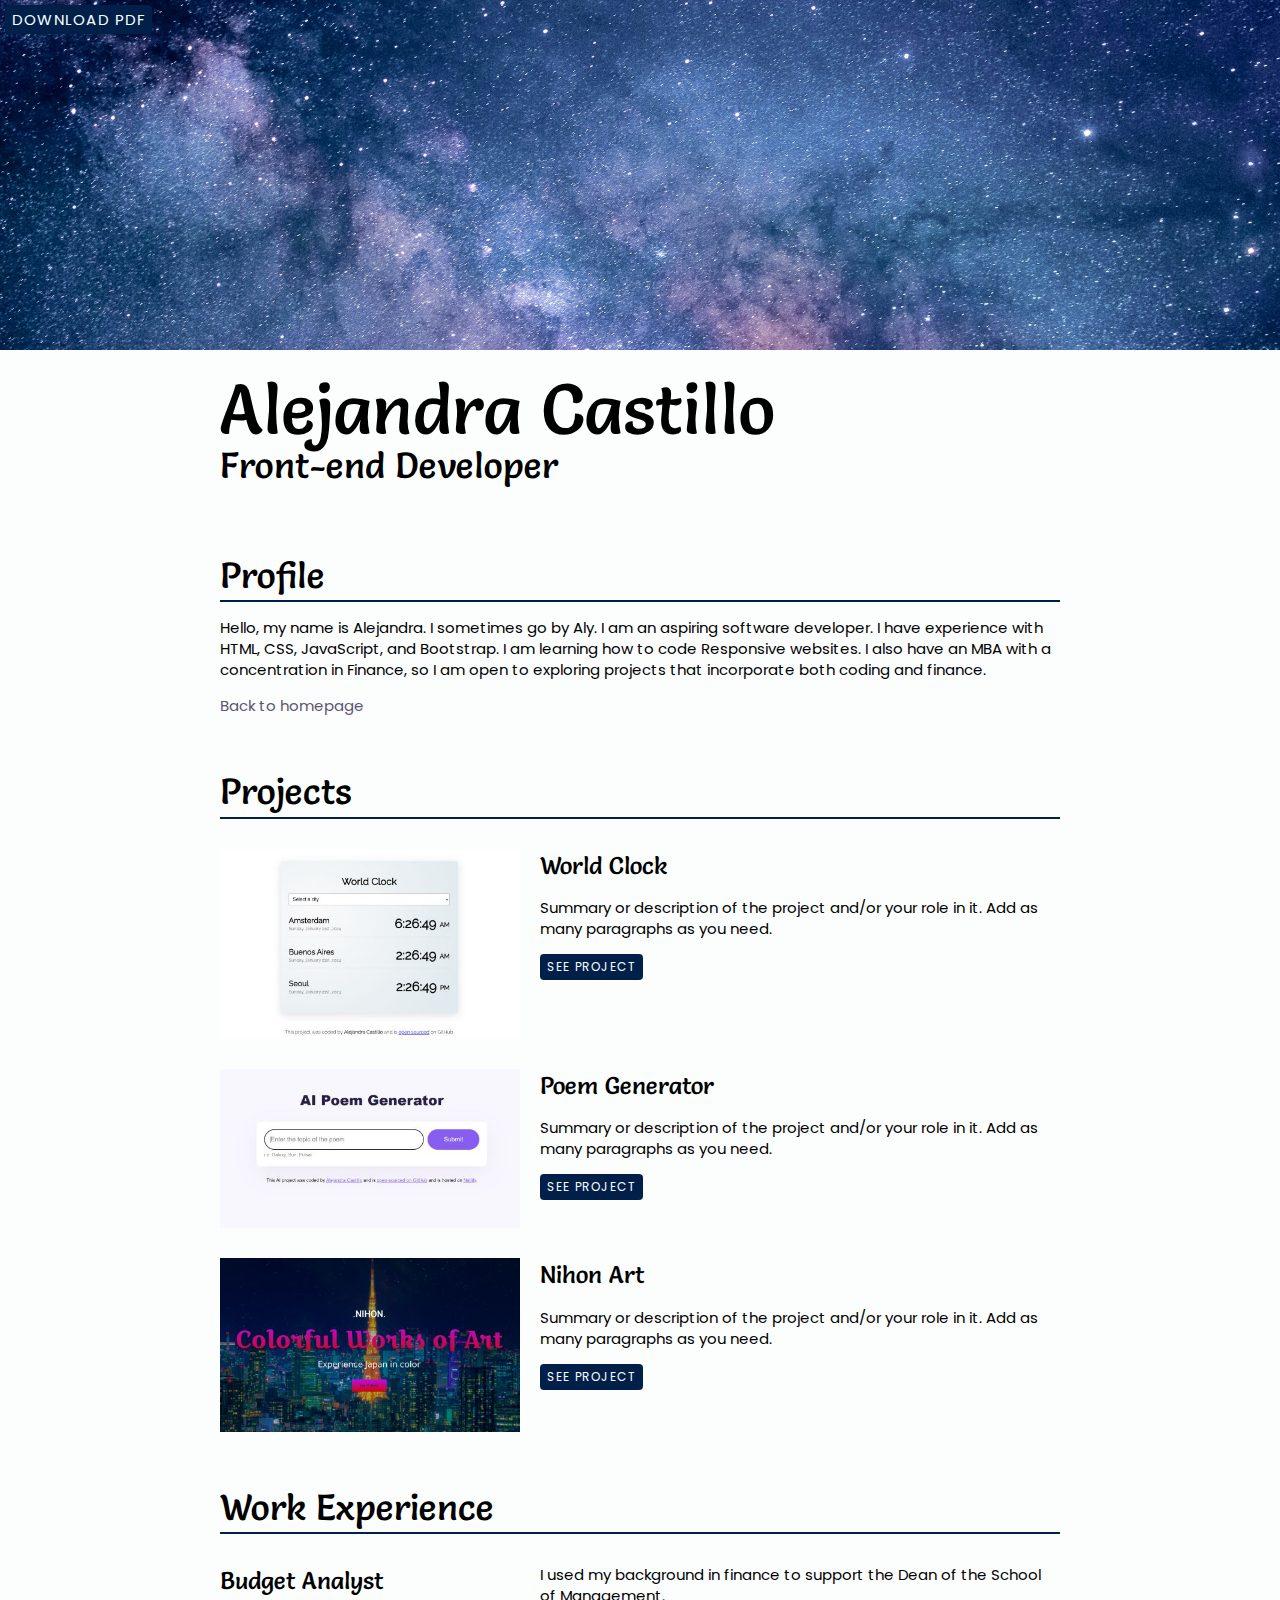
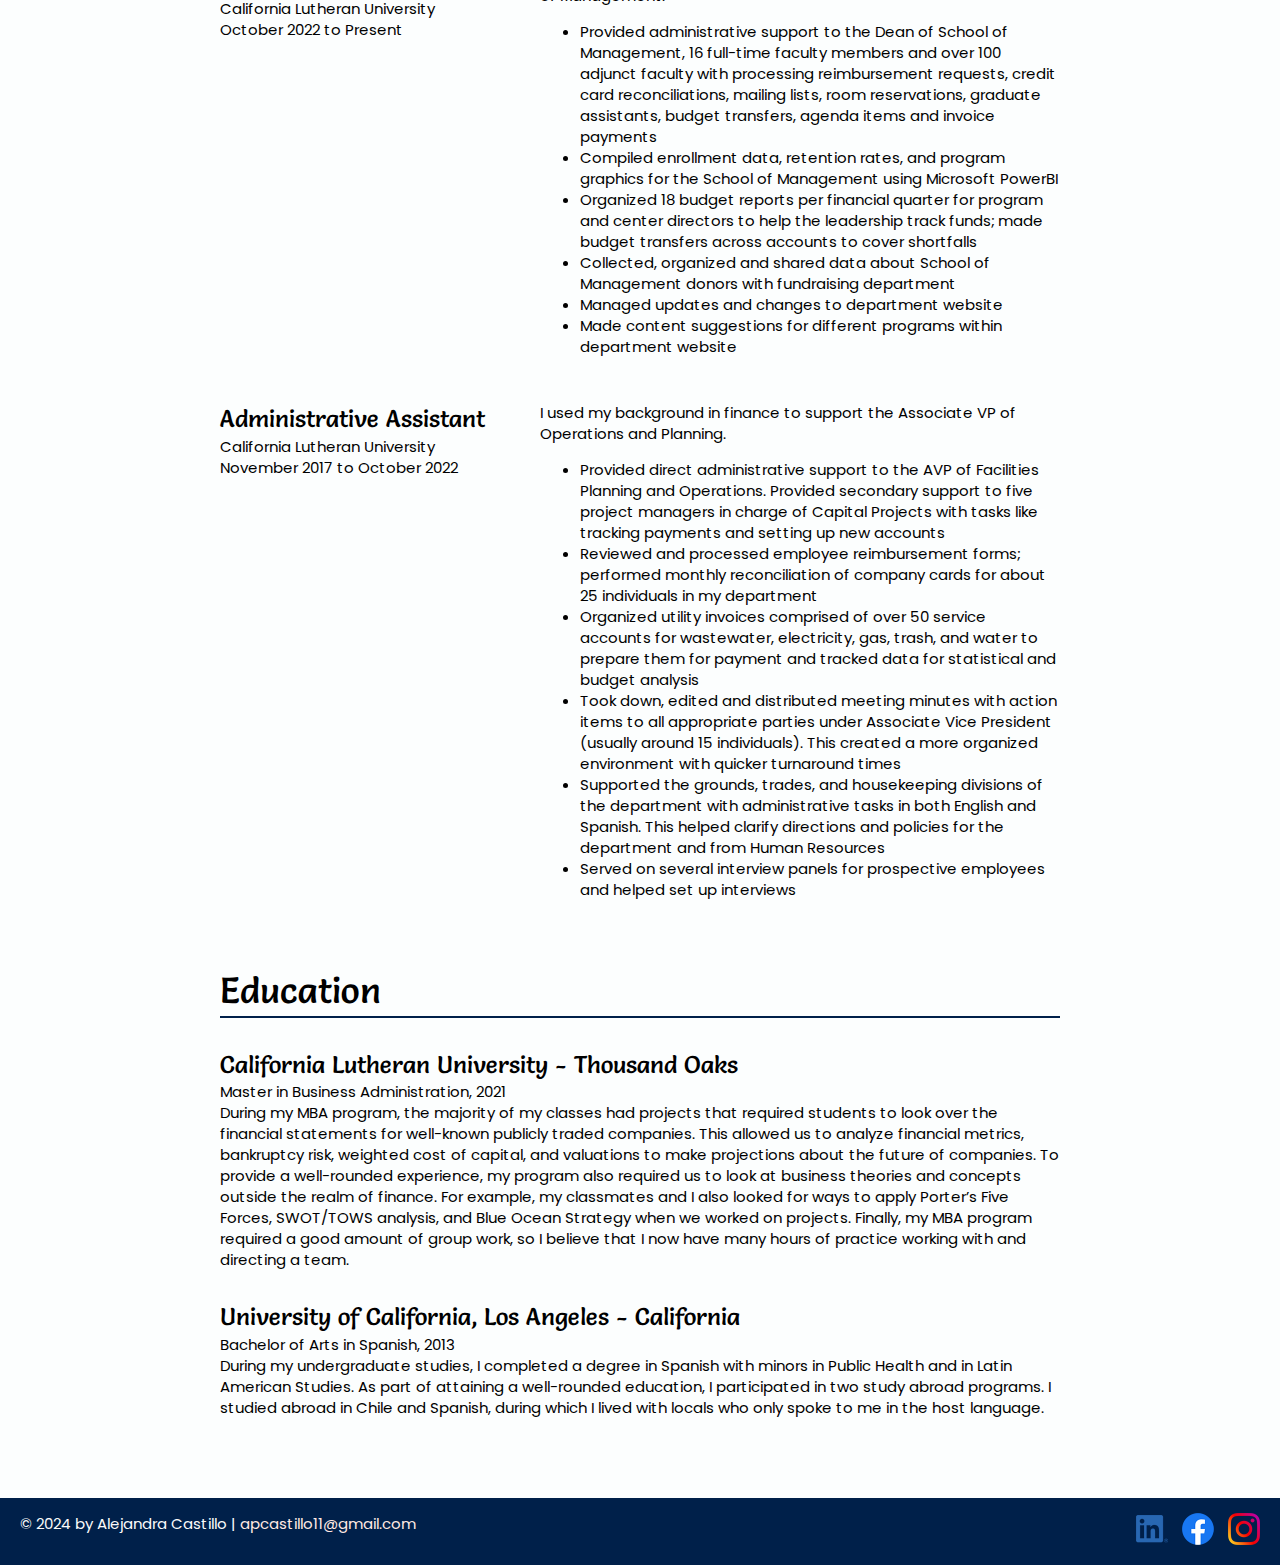
==== resume.html @ cc634c44 "Added project links" ====
<!DOCTYPE html>
<html lang="en">
  <head>
    <meta charset="UTF-8" />
    <meta name="viewport" content="width=device-width, initial-scale=1" />
    <title>Resume | Alejandra Castillo | Front-end Developer</title>
    <link rel="stylesheet" href="css/styles.css" />
    <link rel="preconnect" href="https://fonts.googleapis.com" />
    <link rel="preconnect" href="https://fonts.gstatic.com" crossorigin />
    <link
      href="https://fonts.googleapis.com/css2?family=Poppins&family=Salsa&display=swap"
      rel="stylesheet"
    />
  </head>
  <body class="resume">
    <a href="acastillo-resume.pdf" class="btn download-link" targer="_blank"
      >Download PDF</a
    >
    <!-- //  INTRO  // -->
    <header>
      <!-- Start content edits below this line. -->
      <div class="content-wrapper">
        <h1>Alejandra Castillo</h1>
        <h2>Front-end Developer</h2>
      </div>
      <!-- End content edits here. -->
    </header>

    <main class="content-wrapper">
      <!-- //  PROFILE  // -->
      <section class="resume-section">
        <!-- Start content edits below this line. -->
        <h2>Profile</h2>
        <p>
          Hello, my name is Alejandra. I sometimes go by Aly. I am an aspiring
          software developer. I have experience with HTML, CSS, JavaScript, and
          Bootstrap. I am learning how to code Responsive websites. I also have
          an MBA with a concentration in Finance, so I am open to exploring
          projects that incorporate both coding and finance.
        </p>
        <a href="index.html" class="connect-home-resume">Back to homepage</a>

        <!-- End content edits here. -->
      </section>

      <!-- //  PROJECTS  // -->
      <section class="resume-section">
        <!-- Start content edits below this line. -->
        <h2>Projects</h2>

        <div class="project-wrapper">
          <section class="project-item">
            <img
              src="./images/project-website-clock-small.jpg"
              srcset="./images/project-website-clock-large.jpg 2x"
              alt="World clock application"
              width=""
              height=""
            />
            <h3>World Clock</h3>
            <p>
              Summary or description of the project and/or your role in it. Add
              as many paragraphs as you need.
            </p>
            <!-- link to project -->
            <a
              class="btn"
              href="https://starlit-muffin-213a8c.netlify.app/"
              target="_blank"
              >See Project</a
            >
          </section>
          <section class="project-item">
            <img
              src="./images/project-website-poem-generator-small.jpg"
              srcset="./images/project-website-poem-generator-large.PNG 2x"
              alt="Project that generates poems using AI"
              width=""
              height=""
            />
            <h3>Poem Generator</h3>
            <p>
              Summary or description of the project and/or your role in it. Add
              as many paragraphs as you need.
            </p>
            <!-- link to project -->
            <a
              class="btn"
              href="https://legendary-froyo-d39713.netlify.app/"
              target="_blank"
              >See Project</a
            >
          </section>
          <section class="project-item">
            <img
              src="./images/project-website-tokyo-small.jpg"
              srcset="./images/project-website-tokyo-large.jpg 2x"
              alt="Beautiful building across river with calm sky"
              width=""
              height=""
            />
            <h3>Nihon Art</h3>
            <p>
              Summary or description of the project and/or your role in it. Add
              as many paragraphs as you need.
            </p>
            <!-- link to project -->
            <a
              class="btn"
              href="https://euphonious-ganache-01aefc.netlify.app/"
              target="_blank"
              >See Project</a
            >
          </section>
        </div>
        <!-- End content edits here. -->
      </section>

      <!-- //  WORK EXPERIENCE  // -->
      <section class="resume-section">
        <!-- Start content edits below this line.  -->
        <h2>Work Experience</h2>

        <!-- To add more items, copy this whole <section></section> block -->
        <section class="work-item">
          <div class="work-details">
            <h3>Budget Analyst</h3>
            <p>California Lutheran University</p>
            <p>October 2022 to Present</p>
          </div>
          <div class="work-summary">
            <p>
              I used my background in finance to support the Dean of the School
              of Management.
            </p>
            <ul>
              <li>
                Provided administrative support to the Dean of School of
                Management, 16 full-time faculty members and over 100 adjunct
                faculty with processing reimbursement requests, credit card
                reconciliations, mailing lists, room reservations, graduate
                assistants, budget transfers, agenda items and invoice payments
              </li>
              <li>
                Compiled enrollment data, retention rates, and program graphics
                for the School of Management using Microsoft PowerBI
              </li>
              <li>
                Organized 18 budget reports per financial quarter for program
                and center directors to help the leadership track funds; made
                budget transfers across accounts to cover shortfalls
              </li>
              <li>
                Collected, organized and shared data about School of Management
                donors with fundraising department
              </li>
              <li>Managed updates and changes to department website</li>
              <li>
                Made content suggestions for different programs within
                department website
              </li>
            </ul>
          </div>
        </section>
        <section class="work-item">
          <div class="work-details">
            <h3>Administrative Assistant</h3>
            <p>California Lutheran University</p>
            <p>November 2017 to October 2022</p>
          </div>
          <div class="work-summary">
            <p>
              I used my background in finance to support the Associate VP of
              Operations and Planning.
            </p>
            <ul>
              <li>
                Provided direct administrative support to the AVP of Facilities
                Planning and Operations. Provided secondary support to five
                project managers in charge of Capital Projects with tasks like
                tracking payments and setting up new accounts
              </li>
              <li>
                Reviewed and processed employee reimbursement forms; performed
                monthly reconciliation of company cards for about 25 individuals
                in my department
              </li>
              <li>
                Organized utility invoices comprised of over 50 service accounts
                for wastewater, electricity, gas, trash, and water to prepare
                them for payment and tracked data for statistical and budget
                analysis
              </li>
              <li>
                Took down, edited and distributed meeting minutes with action
                items to all appropriate parties under Associate Vice President
                (usually around 15 individuals). This created a more organized
                environment with quicker turnaround times
              </li>
              <li>
                Supported the grounds, trades, and housekeeping divisions of the
                department with administrative tasks in both English and
                Spanish. This helped clarify directions and policies for the
                department and from Human Resources
              </li>
              <li>
                Served on several interview panels for prospective employees and
                helped set up interviews
              </li>
            </ul>
          </div>
        </section>

        <!-- End content edits here. -->
      </section>

      <!-- //  EDUCATION & CERTIFICATIONS  // -->
      <section class="resume-section">
        <!-- Start content edits below this line.  -->
        <h2>Education</h2>

        <!-- To add more items, copy this whole <section></section> block -->
        <section class="education-item">
          <h3>California Lutheran University - Thousand Oaks</h3>
          <p>Master in Business Administration, 2021</p>
          <p>
            During my MBA program, the majority of my classes had projects that
            required students to look over the financial statements for
            well-known publicly traded companies. This allowed us to analyze
            financial metrics, bankruptcy risk, weighted cost of capital, and
            valuations to make projections about the future of companies. To
            provide a well-rounded experience, my program also required us to
            look at business theories and concepts outside the realm of finance.
            For example, my classmates and I also looked for ways to apply
            Porter’s Five Forces, SWOT/TOWS analysis, and Blue Ocean Strategy
            when we worked on projects. Finally, my MBA program required a good
            amount of group work, so I believe that I now have many hours of
            practice working with and directing a team.
          </p>
        </section>
        <section class="education-item">
          <h3>University of California, Los Angeles - California</h3>
          <p>Bachelor of Arts in Spanish, 2013</p>
          <p>
            During my undergraduate studies, I completed a degree in Spanish
            with minors in Public Health and in Latin American Studies. As part
            of attaining a well-rounded education, I participated in two study
            abroad programs. I studied abroad in Chile and Spanish, during which
            I lived with locals who only spoke to me in the host language.
          </p>
        </section>

        <!-- End content edits here. -->
      </section>
    </main>

    <!-- //  FOOTER INFO, SOCIAL MEDIA  // -->
    <footer>
      <!-- Start content edits below this line. -->
      <p>
        © 2024 by Alejandra Castillo |
        <a href="mailto:apcastillo11@gmail.com">apcastillo11@gmail.com</a>
      </p>

      <!-- Add or remove any networks. -->
      <ul class="socials">
        <li>
          <a
            href="https://www.linkedin.com/in/alejandra-castillo-010bba74/"
            target="_blank"
            ><img
              src="images/icon-logo-linkedin.png"
              alt="My personal LinkedIn page"
          /></a>
        </li>
        <li>
          <a
            href="https://www.facebook.com/alejandra.castillo.754918"
            target="_blank"
            ><img
              src="images/icon-logo-facebook.png"
              alt="My personal Facebook page"
          /></a>
        </li>
        <li>
          <a href="https://www.instagram.com/apcastillo11/" target="_blank"
            ><img
              src="images/icon-logo-instagram.png"
              alt="My personal Instagram page"
          /></a>
        </li>
      </ul>

      <!-- End content edits here. -->
    </footer>
  </body>
</html>
---- css/styles.css ----
/*
	white: #fcfefe
  light gray: #fafafa
	tan: #ffe9e3
	dark gray: #5c5470
	dark blue: #00204a
*/

/*GLOBAL STYLES
-----------------------*/
html {
  box-sizing: border-box;
  font-size: 62.5%;
}

*,
*:before,
*:after {
  box-sizing: inherit;
}

html,
body {
  height: 100%;
}

body {
  background: #fcfefe;
  font-family: "Poppins", sans-serif;
  font-size: 1.5rem;
  line-height: 1.4;
  margin: 0;
}

h1,
h2,
h3 {
  font-family: "Salsa", cursive;
  font-weight: 400;
  margin: 0;
}

h1 {
  font-size: 7rem;
  line-height: 0.85;
}

h2 {
  font-size: 3.6rem;
}

h3 {
  font-size: 2.4rem;
}

/* links */
a {
  color: #5c5470;
  text-decoration: none;
}

a:hover {
  background-color: #fff;
  border: 1px solid #00204a;
  color: #00204a;
}

footer a {
  color: #ffe9e3;
}

footer a:hover {
  color: #5c5470;
}

.btn {
  background: #00204a;
  color: #fcfefe;
  border-radius: 4px;
  display: inline-block;
  font-size: 1.2rem;
  letter-spacing: 0.1em;
  line-height: 1;
  padding: 7px;
  text-decoration: none;
  text-transform: uppercase;
}

.content-wrapper {
  margin: 0 auto;
  max-width: 900px;
  padding: 30px;
}

/*HOME
-----------------------*/
.home {
  background: url(../images/bg-starry-night.jpg);
  background-repeat: no-repeat;
  background-size: cover;
  display: flex;
  flex-direction: column;
}

.home .content-wrapper {
  flex: 1 0 auto;
}

.content-bg {
  background: rgba(255, 255, 255, 0.6);
  padding: 30px;
}

@media screen and (max-width: 600px) {
  .home .content-wrapper {
    padding: 10px;
  }

  .content-bg {
    padding: 20px;
  }
}

/*RESUME
-----------------------*/
.resume header::before {
  background: url(../images/bg-starry-night.jpg) center;
  background-size: cover;
  content: "";
  display: block;
  height: 350px;
}

.resume-section {
  margin-bottom: 50px;
}

.resume-section h2 {
  border-bottom: 2px solid #00204a;
}

.download-link {
  position: fixed;
  font-size: 1.5rem;
  left: 5px;
  top: 5px;
}

@media screen and (max-width: 1200px) {
  .download-link {
    position: absolute;
  }
}

@media screen and (max-width: 500px) {
  .resume header::before {
    height: 200px;
  }

  h1 {
    font-size: 5rem;
  }

  h2 {
    font-size: 2.75rem;
  }
}

/*Projects
-----------------------*/
.project-item {
  margin: 30px 0;
}

.project-item img {
  float: left;
}

@media screen and (min-width: 860px) {
  .project-item {
    display: flow-root;
  }

  .project-item img {
    margin-right: 20px;
    width: 300px;
  }
}

@media screen and (min-width: 650px) and (max-width: 859px) {
  .project-wrapper {
    column-gap: 20px;
    display: grid;
    grid-template-columns: repeat(2, 1fr);
  }

  .project-item img {
    width: 100%;
  }
}

@media screen and (max-width: 500px) {
  .project-item img {
    margin-bottom: 10px;
    width: 100%;
  }
}

/*Work Experience
-----------------------*/
.work-item {
  margin: 30px 0;
}

.work-details p {
  margin: 0;
}

@media screen and (min-width: 860px) {
  .work-item {
    column-gap: 20px;
    display: grid;
    grid-template-columns: 300px 1fr;
  }

  .work-summary p:first-child {
    margin-top: 0;
  }
}

/*Education
-----------------------*/
.education-item {
  margin: 30px 0;
}

.education-item p {
  margin: 0;
}

/*FOOTER
-----------------------*/
footer {
  background: #00204a;
  color: #fafafa;
}

.socials {
  list-style-type: none;
  padding: 0;
}

.socials li {
  display: inline-block;
  margin-left: 10px;
}

.socials img {
  width: 32px;
}

.social img:hover {
  opacity: 0.5;
}

@media screen and (min-width: 860px) {
  footer {
    display: flex;
    justify-content: space-between;
    padding: 0 20px;
  }
}

@media screen and (max-width: 859px) {
  footer {
    padding: 10px;
    text-align: center;
  }
}
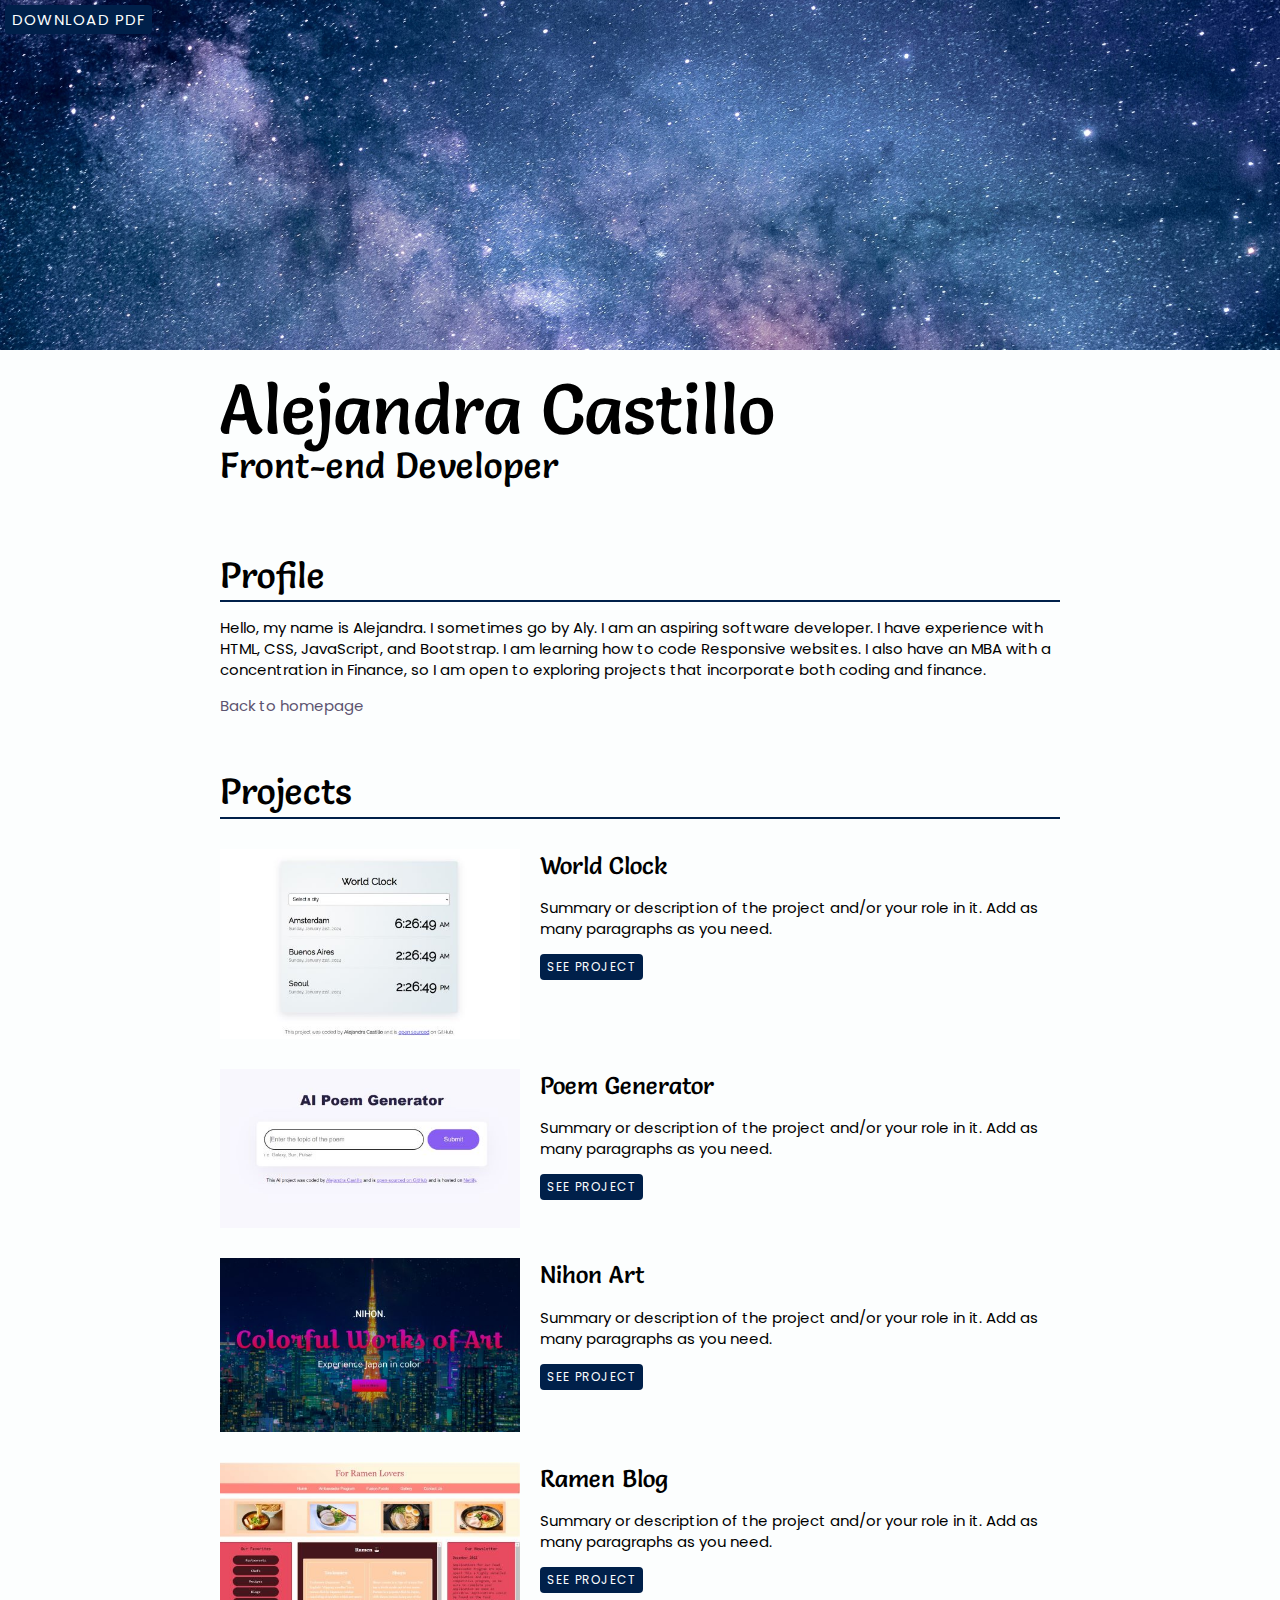
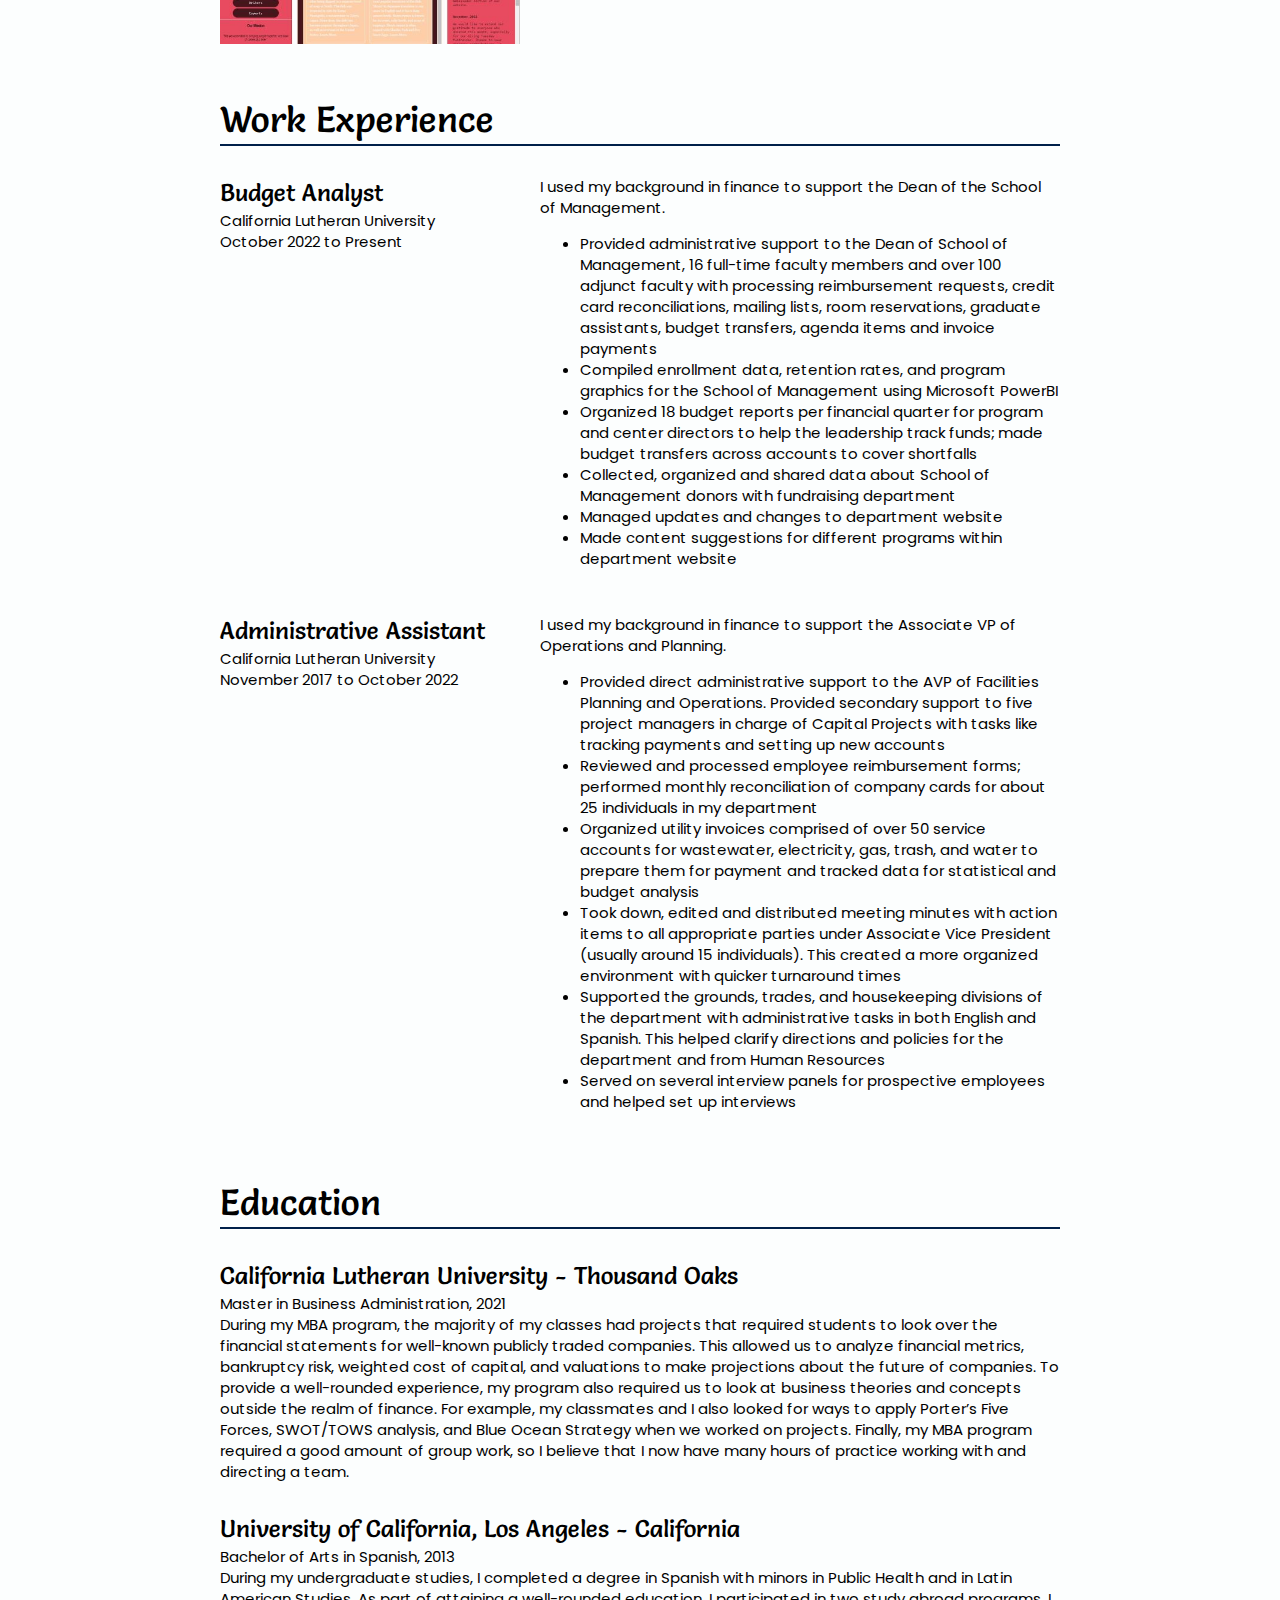
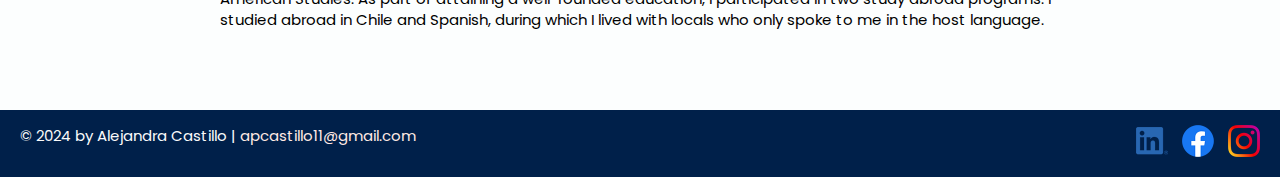
==== commit 5740bfe0: "Added ramen project" ====
--- a/resume.html
+++ b/resume.html
@@ -95,7 +95,7 @@
             <img
               src="./images/project-website-tokyo-small.jpg"
               srcset="./images/project-website-tokyo-large.jpg 2x"
-              alt="Beautiful building across river with calm sky"
+              alt="Project dedicated to exploring art museums in Japan"
               width=""
               height=""
             />
@@ -108,6 +108,27 @@
             <a
               class="btn"
               href="https://euphonious-ganache-01aefc.netlify.app/"
+              target="_blank"
+              >See Project</a
+            >
+          </section>
+          <section class="project-item">
+            <img
+              src="./images/ramen-small.jpg"
+              srcset="./images/ramen-large.jpg 2x"
+              alt="Blog dedicated to ramen"
+              width=""
+              height=""
+            />
+            <h3>Ramen Blog</h3>
+            <p>
+              Summary or description of the project and/or your role in it. Add
+              as many paragraphs as you need.
+            </p>
+            <!-- link to project -->
+            <a
+              class="btn"
+              href="https://stellular-macaron-2811da.netlify.app/"
               target="_blank"
               >See Project</a
             >
--- a/css/styles.css
+++ b/css/styles.css
@@ -65,11 +65,18 @@
   color: #00204a;
 }
 
+.connect-home-resume:hover {
+  background-color: rgba(255, 255, 255, 0.1);
+  border: none;
+}
+
 footer a {
   color: #ffe9e3;
 }
 
 footer a:hover {
+  background-color: #00204a;
+  border: none;
   color: #5c5470;
 }
 
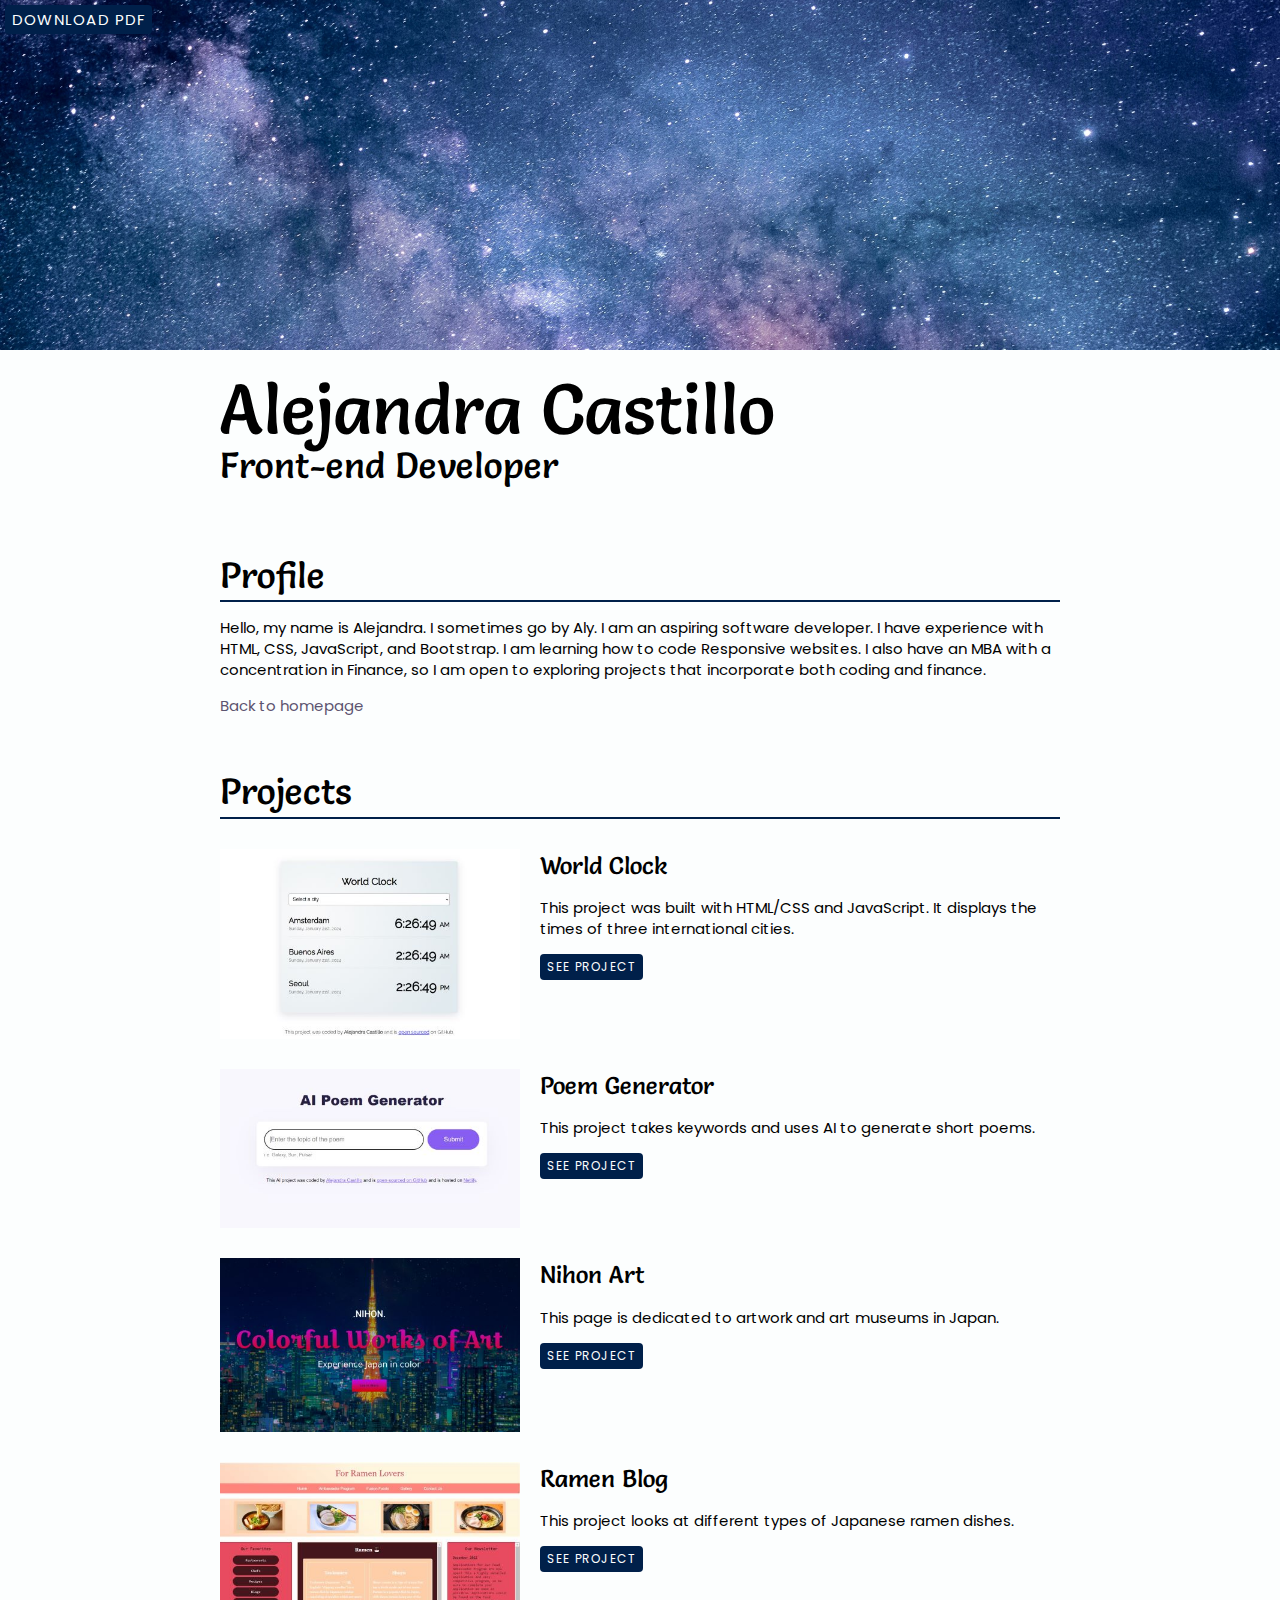
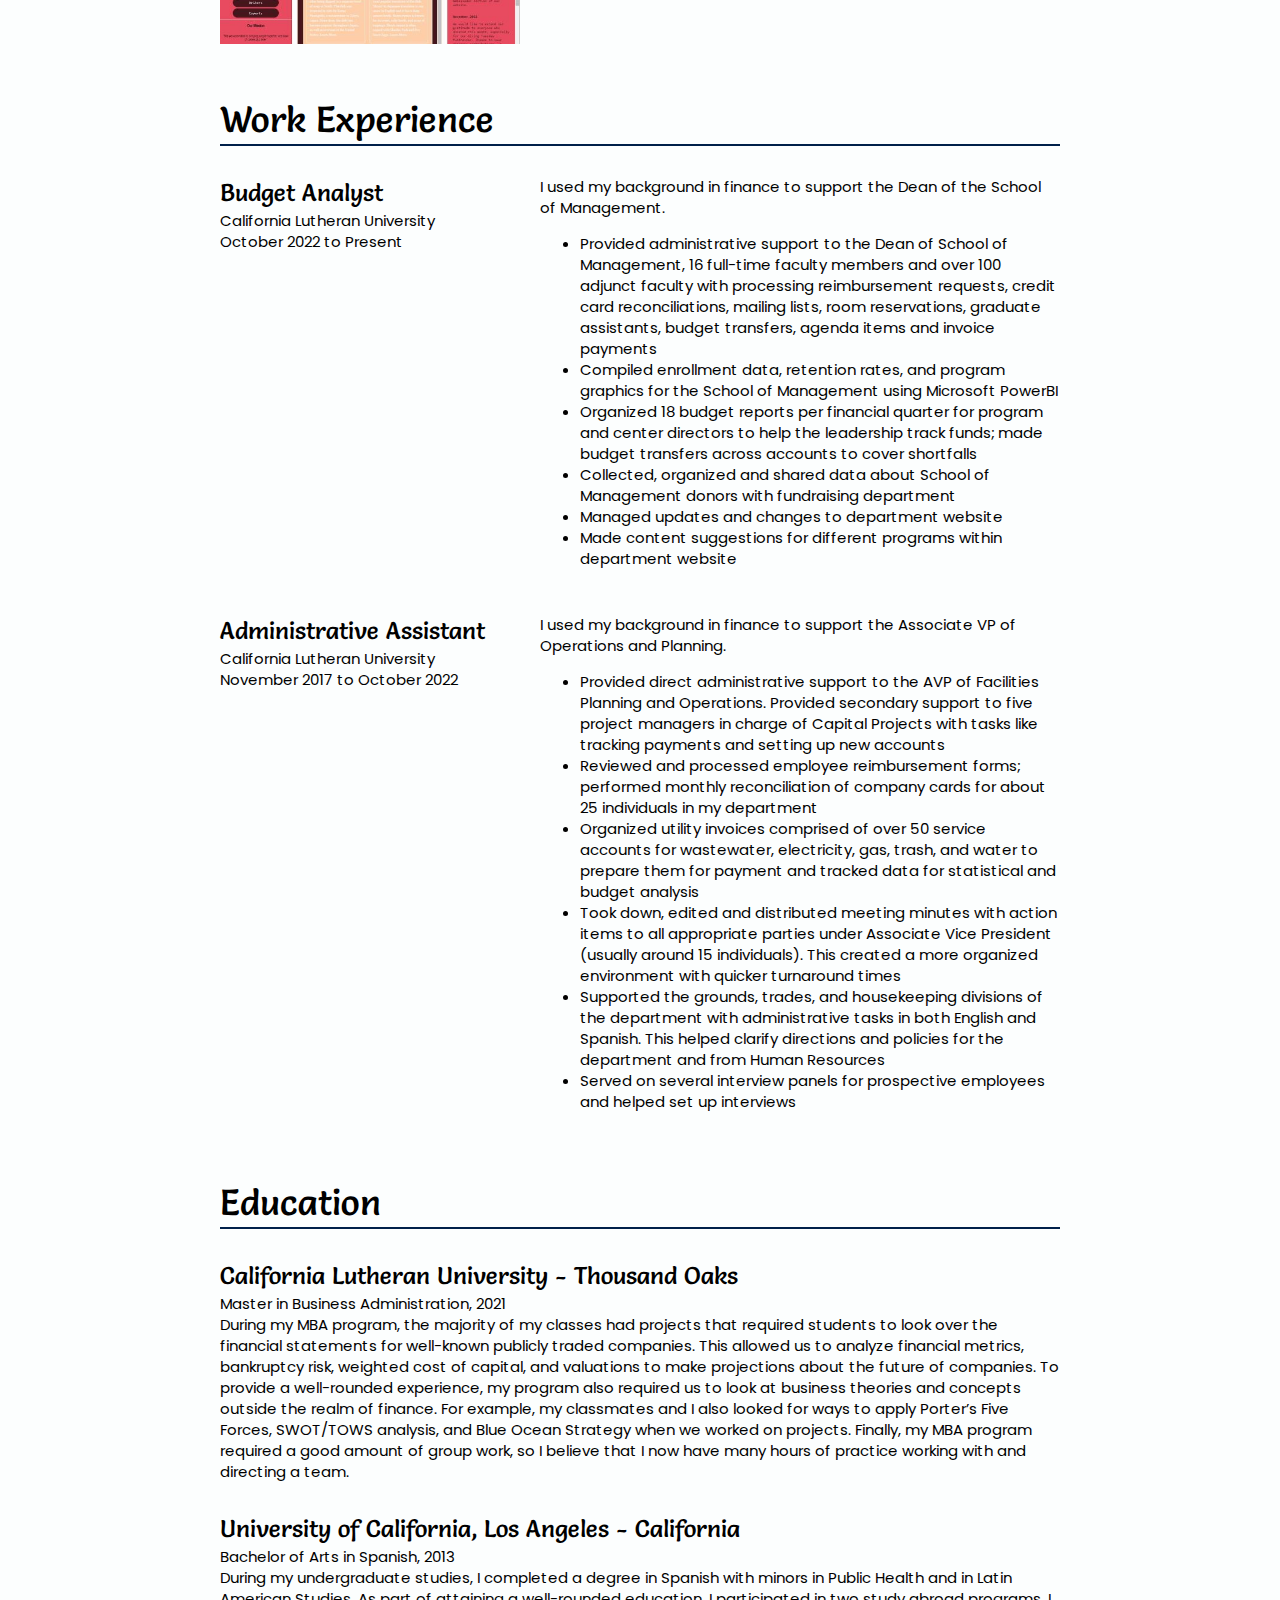
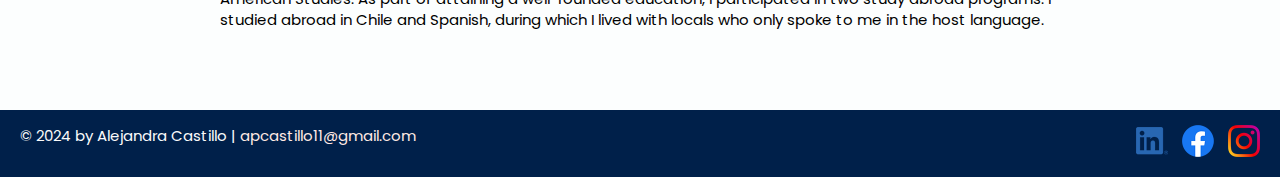
==== commit eb3d63b5: "Added project descriptions" ====
--- a/resume.html
+++ b/resume.html
@@ -59,8 +59,8 @@
             />
             <h3>World Clock</h3>
             <p>
-              Summary or description of the project and/or your role in it. Add
-              as many paragraphs as you need.
+              This project was built with HTML/CSS and JavaScript. It displays
+              the times of three international cities.
             </p>
             <!-- link to project -->
             <a
@@ -80,8 +80,7 @@
             />
             <h3>Poem Generator</h3>
             <p>
-              Summary or description of the project and/or your role in it. Add
-              as many paragraphs as you need.
+              This project takes keywords and uses AI to generate short poems.
             </p>
             <!-- link to project -->
             <a
@@ -100,10 +99,7 @@
               height=""
             />
             <h3>Nihon Art</h3>
-            <p>
-              Summary or description of the project and/or your role in it. Add
-              as many paragraphs as you need.
-            </p>
+            <p>This page is dedicated to artwork and art museums in Japan.</p>
             <!-- link to project -->
             <a
               class="btn"
@@ -122,8 +118,7 @@
             />
             <h3>Ramen Blog</h3>
             <p>
-              Summary or description of the project and/or your role in it. Add
-              as many paragraphs as you need.
+              This project looks at different types of Japanese ramen dishes.
             </p>
             <!-- link to project -->
             <a
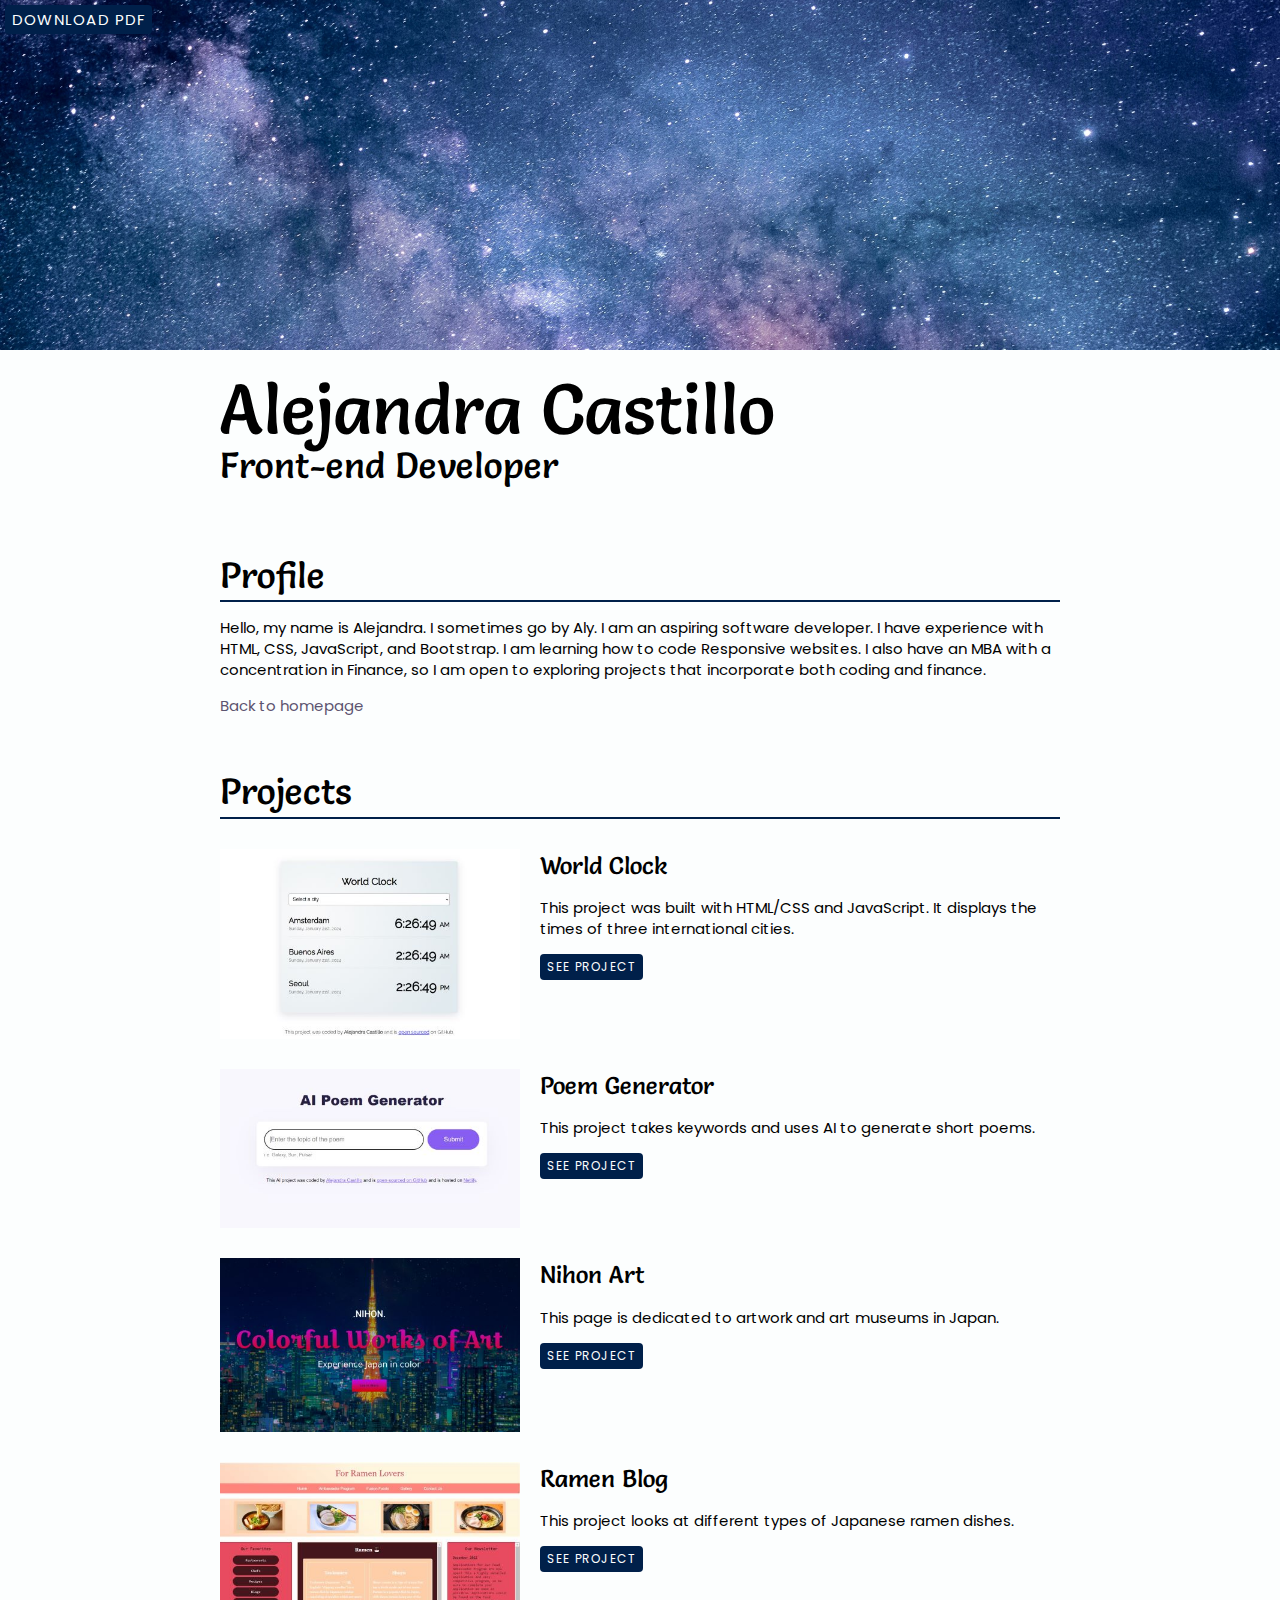
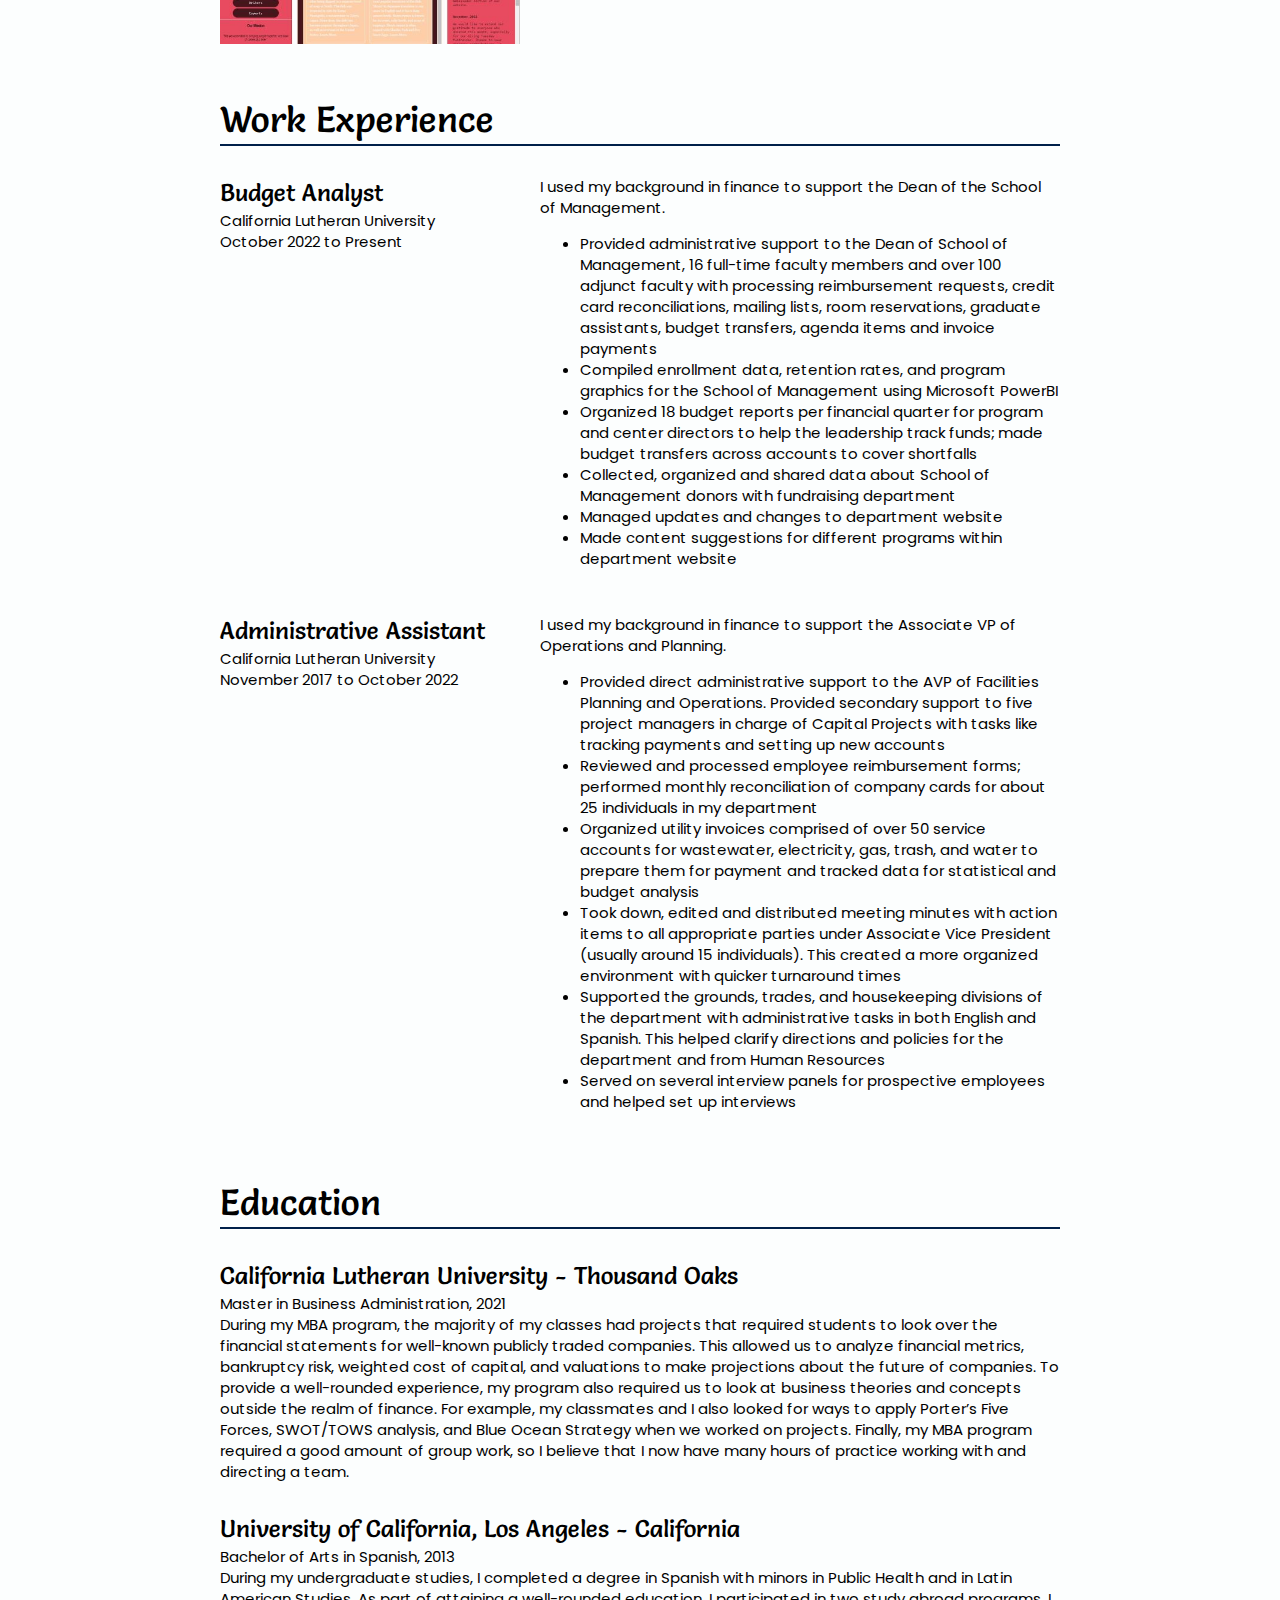
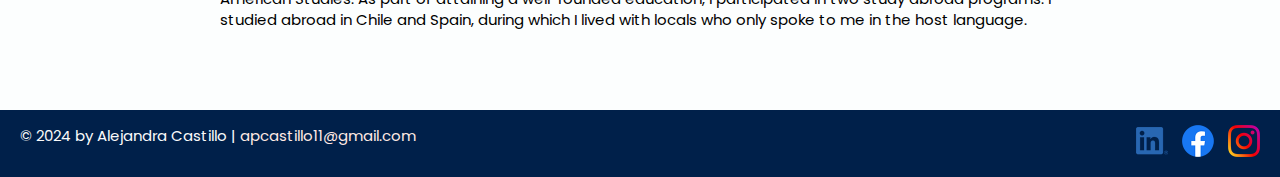
==== commit 0cb91771: "Grammar check" ====
--- a/resume.html
+++ b/resume.html
@@ -261,8 +261,8 @@
             During my undergraduate studies, I completed a degree in Spanish
             with minors in Public Health and in Latin American Studies. As part
             of attaining a well-rounded education, I participated in two study
-            abroad programs. I studied abroad in Chile and Spanish, during which
-            I lived with locals who only spoke to me in the host language.
+            abroad programs. I studied abroad in Chile and Spain, during which I
+            lived with locals who only spoke to me in the host language.
           </p>
         </section>
 
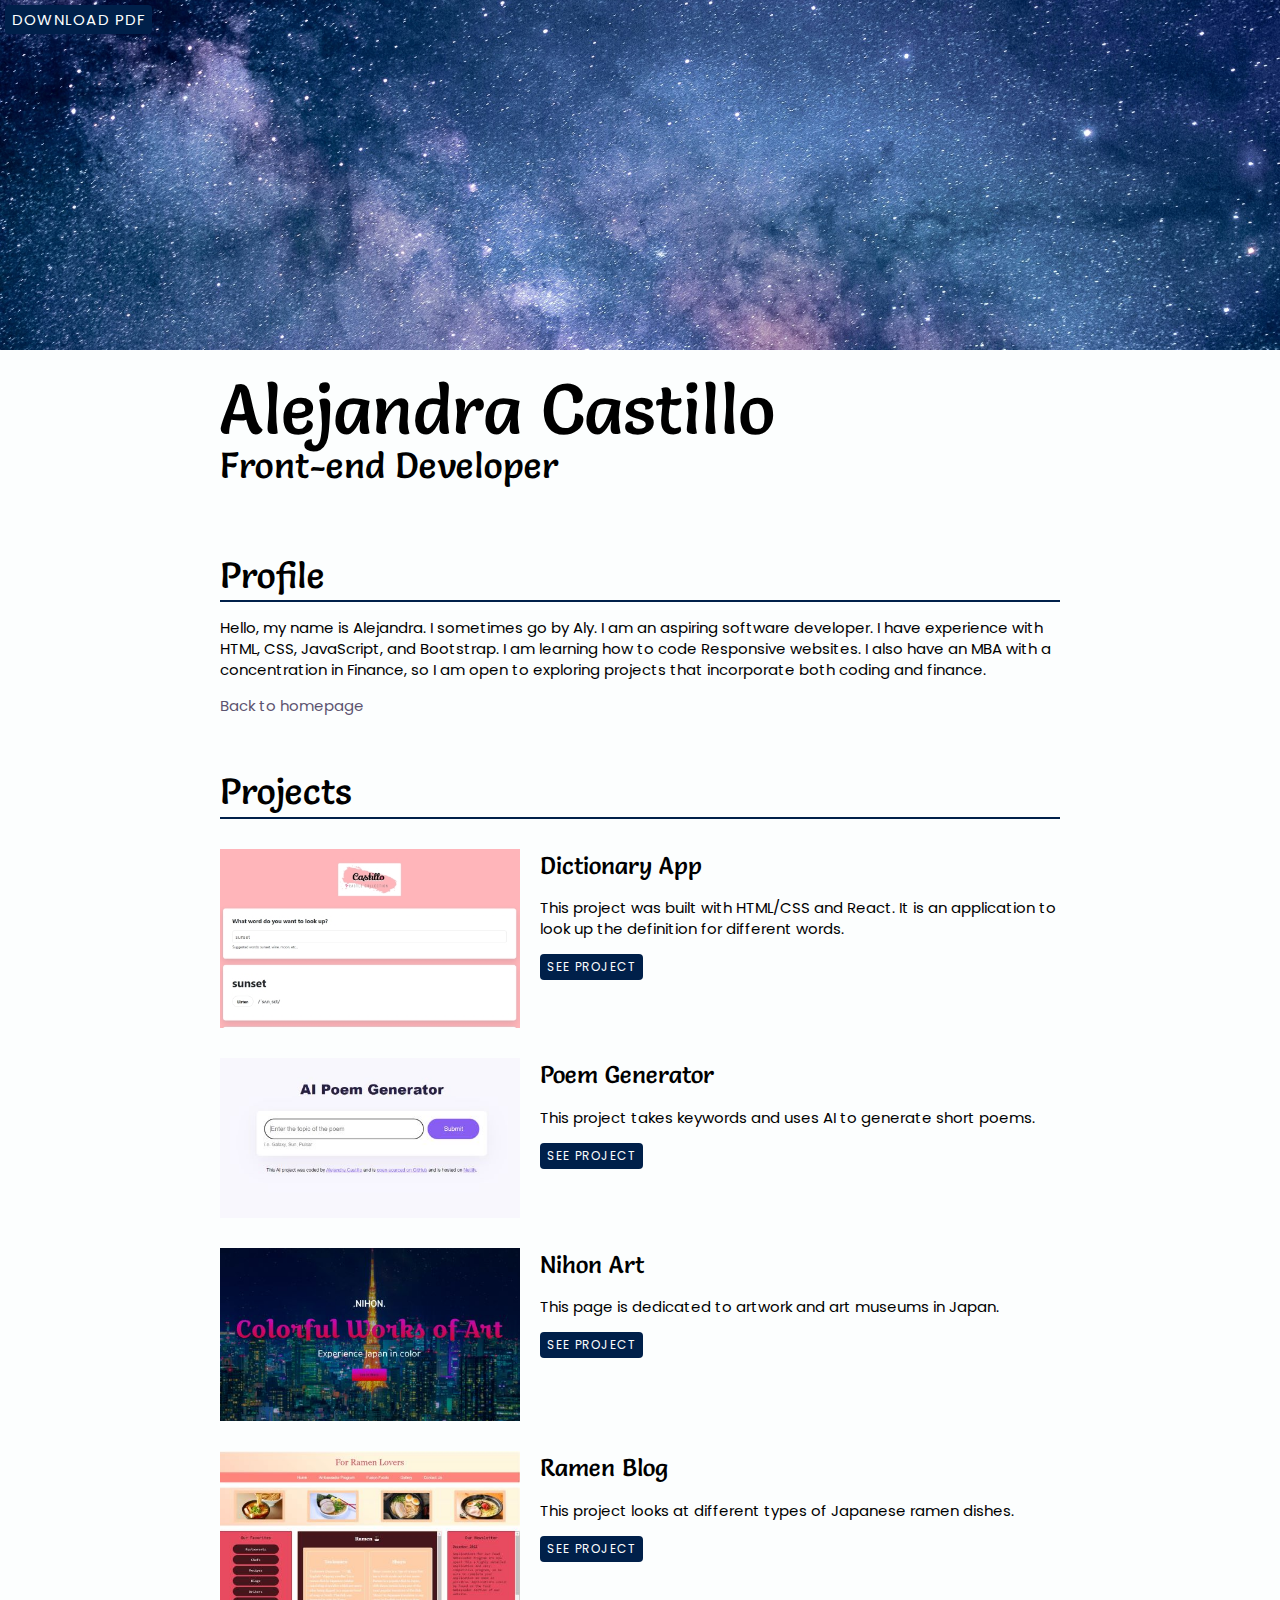
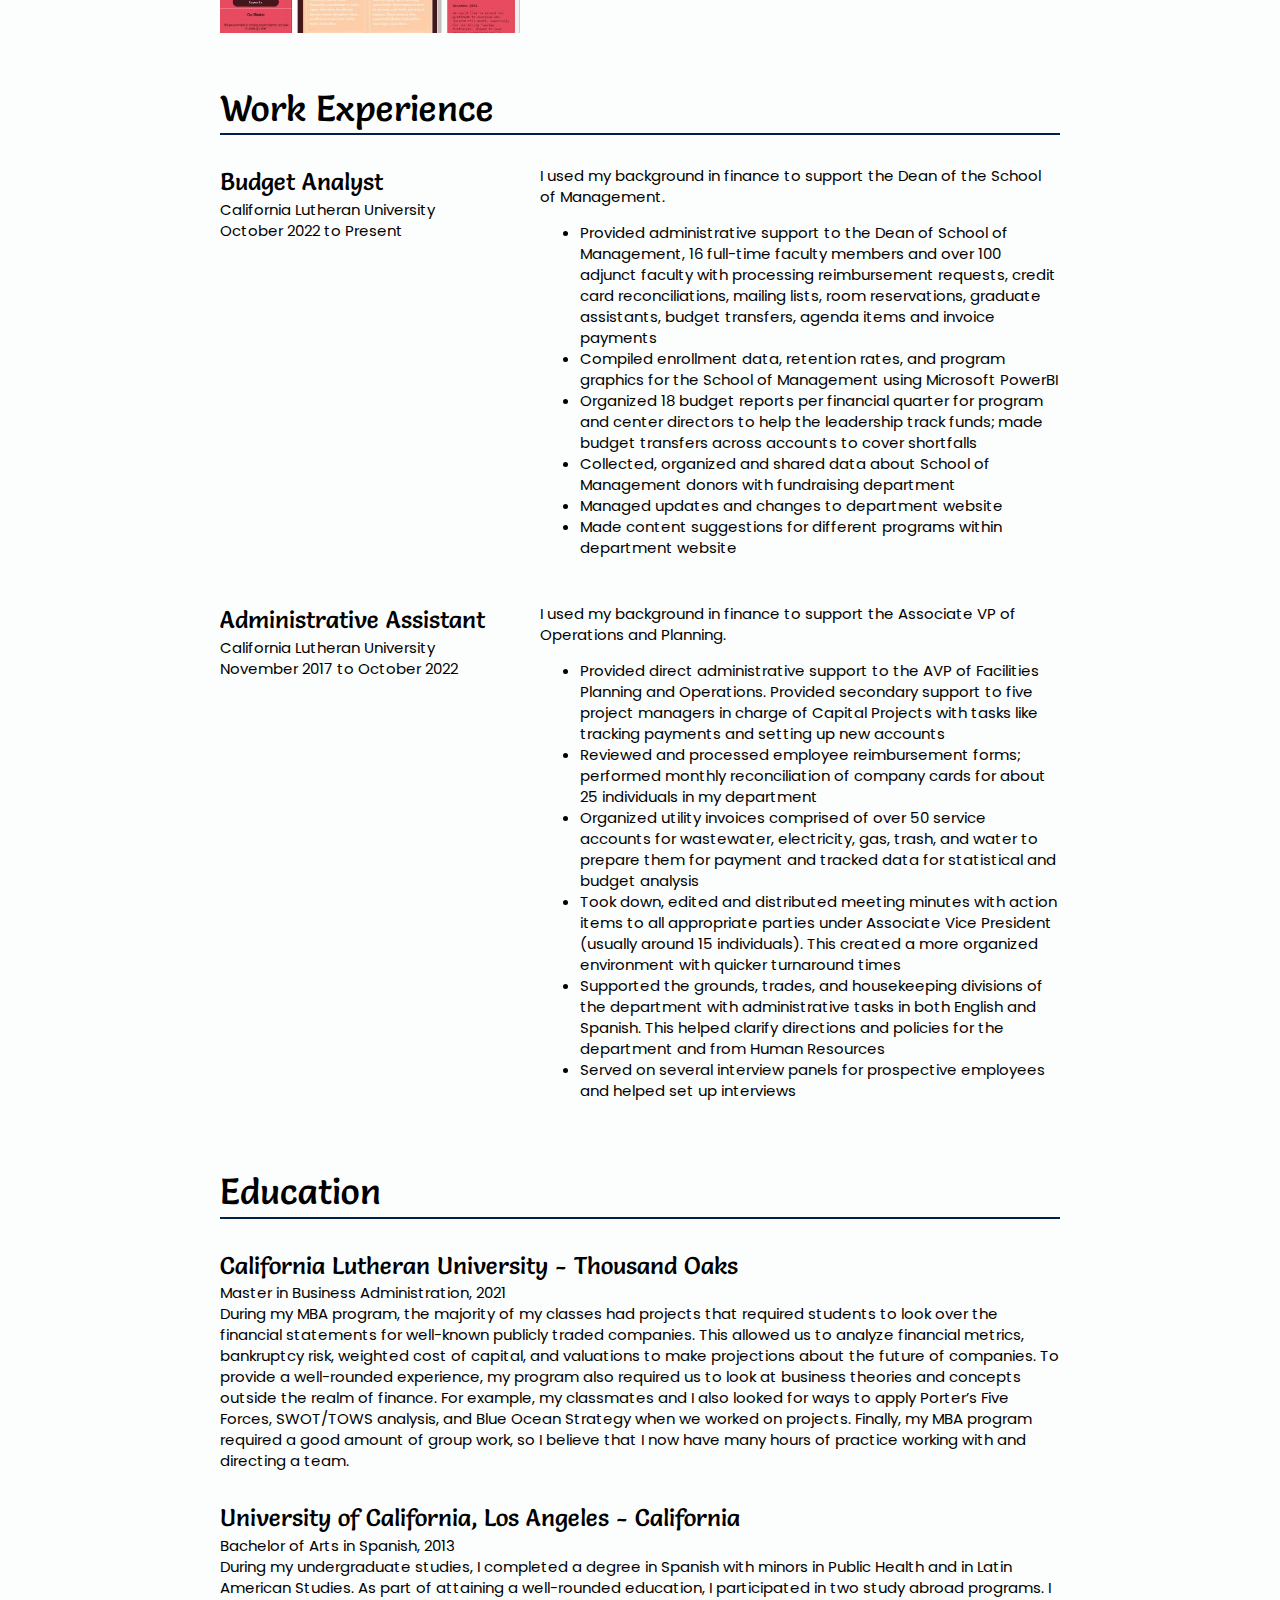
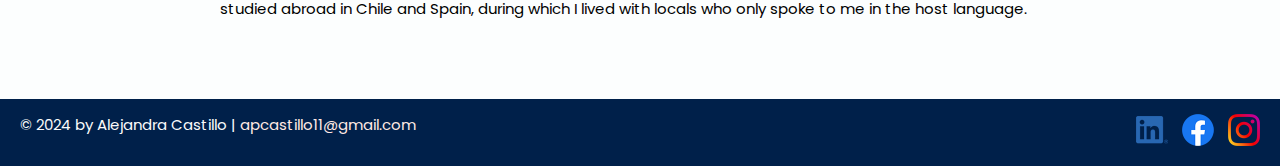
==== commit 623df4b3: "Added dictionary app" ====
--- a/resume.html
+++ b/resume.html
@@ -51,16 +51,16 @@
         <div class="project-wrapper">
           <section class="project-item">
             <img
-              src="./images/project-website-clock-small.jpg"
-              srcset="./images/project-website-clock-large.jpg 2x"
-              alt="World clock application"
+              src="./images/dictionary-small.jpg"
+              srcset="./images/dictionary-large.jpg 2x"
+              alt="Dictionary application"
               width=""
               height=""
             />
-            <h3>World Clock</h3>
-            <p>
-              This project was built with HTML/CSS and JavaScript. It displays
-              the times of three international cities.
+            <h3>Dictionary App</h3>
+            <p>
+              This project was built with HTML/CSS and React. It is an
+              application to look up the definition for different words.
             </p>
             <!-- link to project -->
             <a
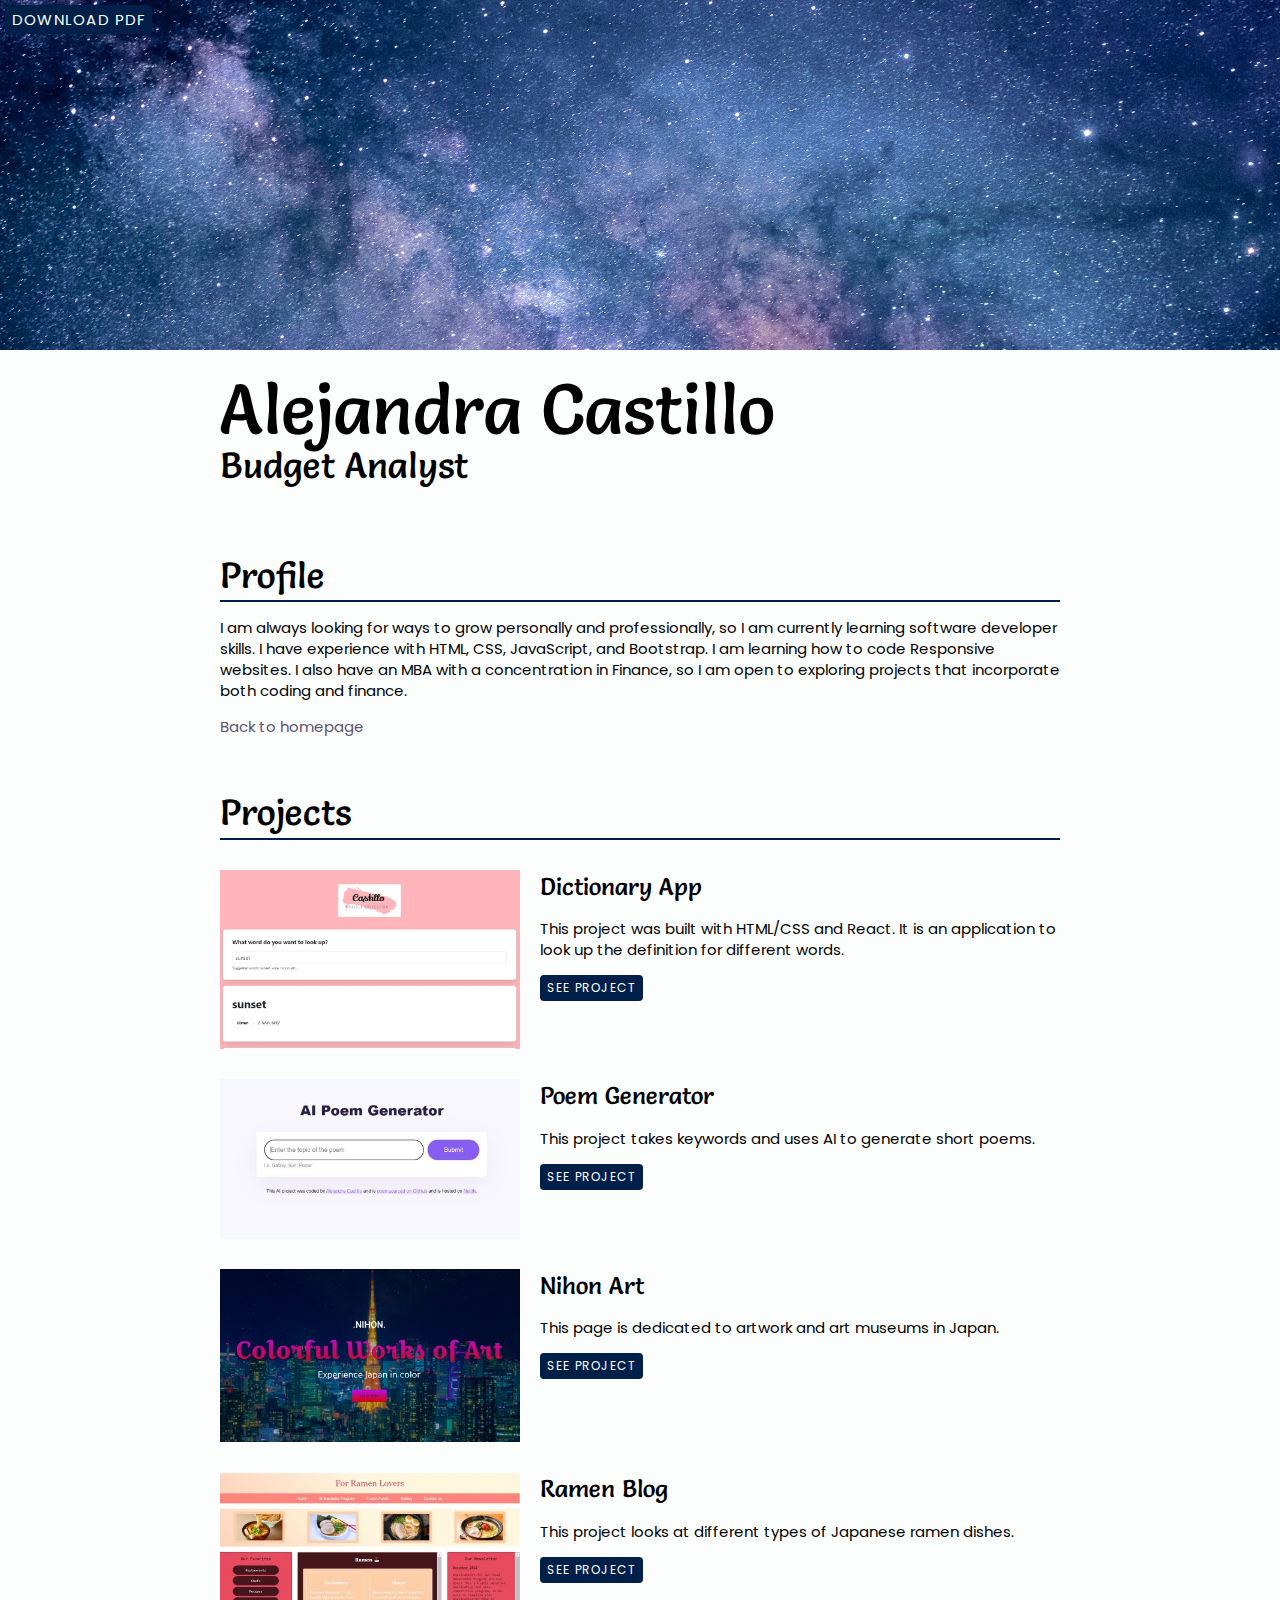
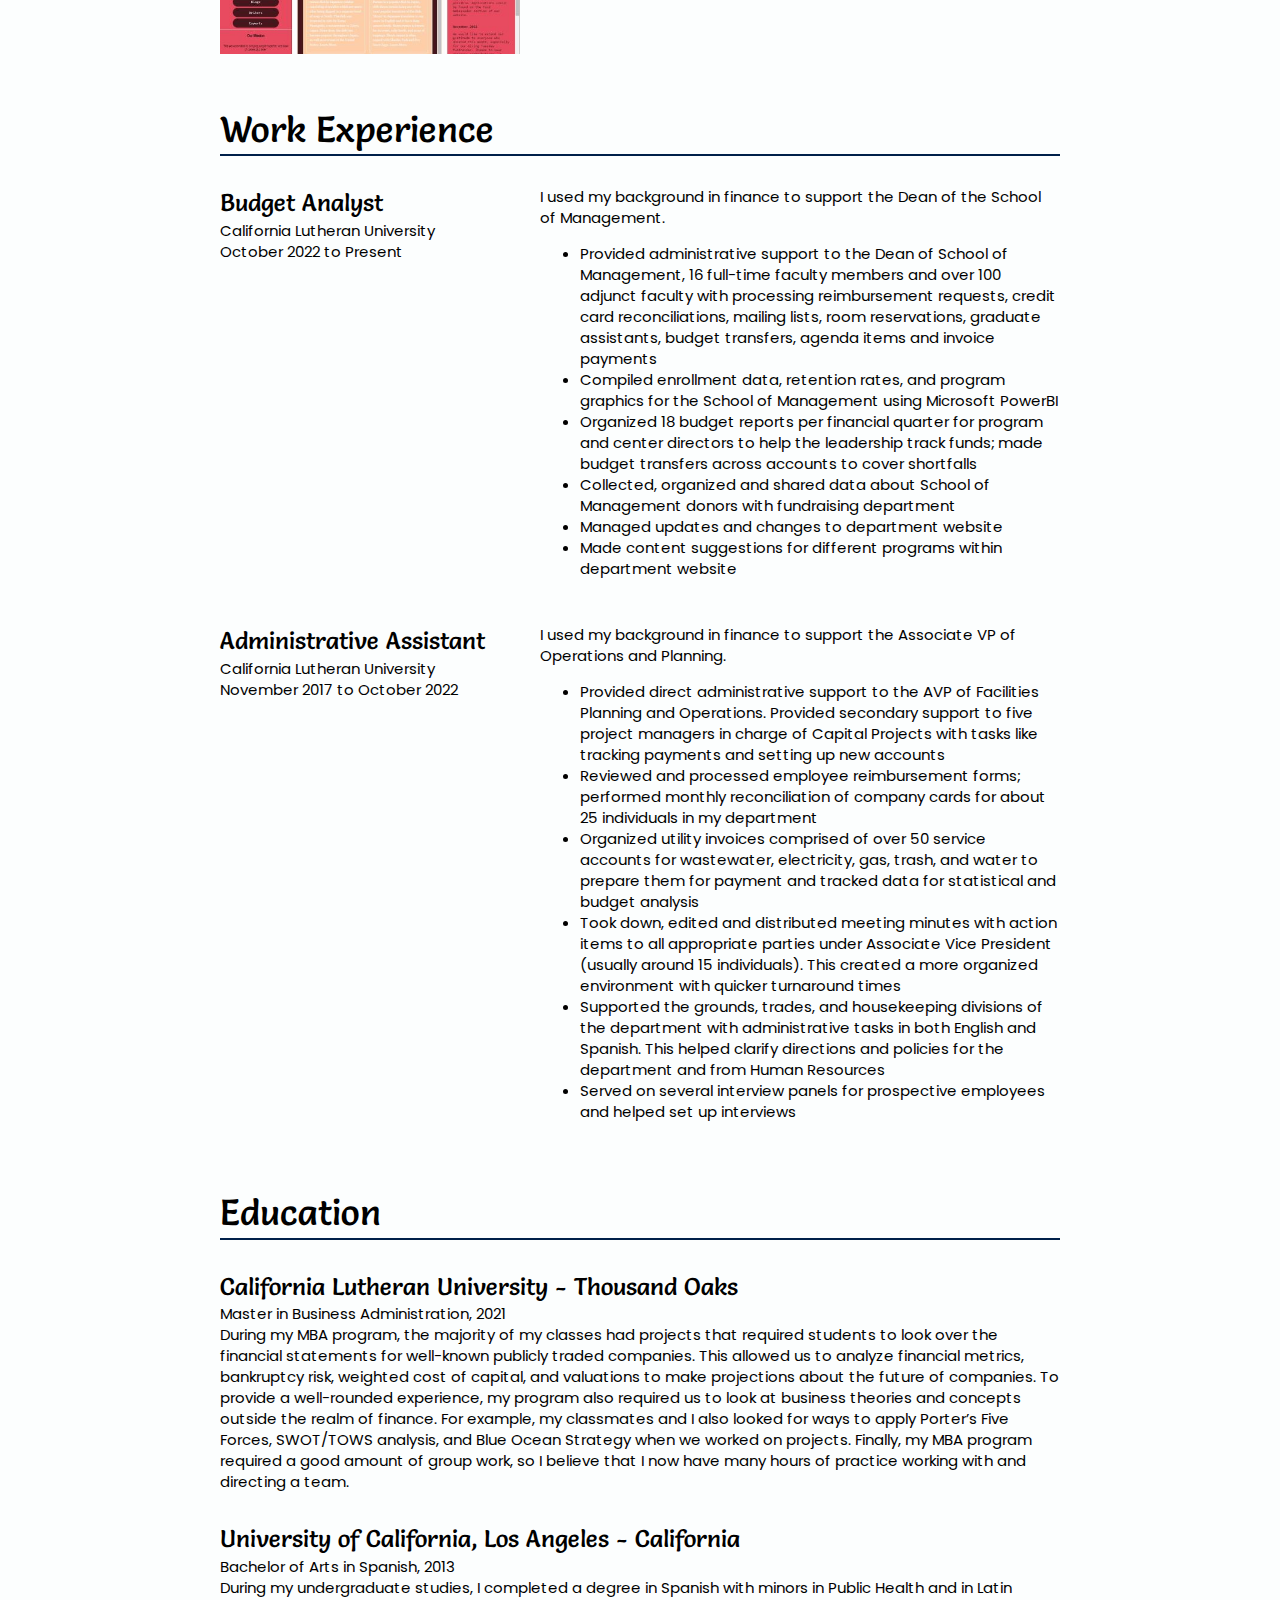
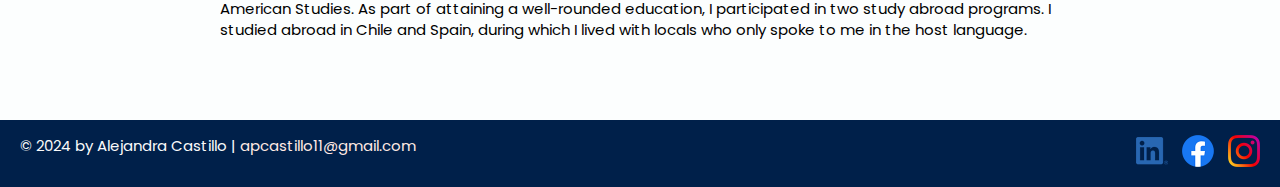
==== commit 27344a6f: "Update resume summary" ====
--- a/resume.html
+++ b/resume.html
@@ -21,7 +21,7 @@
       <!-- Start content edits below this line. -->
       <div class="content-wrapper">
         <h1>Alejandra Castillo</h1>
-        <h2>Front-end Developer</h2>
+        <h2>Budget Analyst</h2>
       </div>
       <!-- End content edits here. -->
     </header>
@@ -32,11 +32,12 @@
         <!-- Start content edits below this line. -->
         <h2>Profile</h2>
         <p>
-          Hello, my name is Alejandra. I sometimes go by Aly. I am an aspiring
-          software developer. I have experience with HTML, CSS, JavaScript, and
-          Bootstrap. I am learning how to code Responsive websites. I also have
-          an MBA with a concentration in Finance, so I am open to exploring
-          projects that incorporate both coding and finance.
+          I am always looking for ways to grow personally and professionally, so
+          I am currently learning software developer skills. I have experience
+          with HTML, CSS, JavaScript, and Bootstrap. I am learning how to code
+          Responsive websites. I also have an MBA with a concentration in
+          Finance, so I am open to exploring projects that incorporate both
+          coding and finance.
         </p>
         <a href="index.html" class="connect-home-resume">Back to homepage</a>
 
@@ -65,7 +66,7 @@
             <!-- link to project -->
             <a
               class="btn"
-              href="https://starlit-muffin-213a8c.netlify.app/"
+              href="https://astounding-tartufo-a1f0d5.netlify.app/"
               target="_blank"
               >See Project</a
             >
--- a/css/styles.css
+++ b/css/styles.css
@@ -103,7 +103,7 @@
 -----------------------*/
 .home {
   background: url(../images/bg-starry-night.jpg);
-  background-repeat: no-repeat;
+  /*background-repeat: no-repeat;*/
   background-size: cover;
   display: flex;
   flex-direction: column;
@@ -113,18 +113,35 @@
   flex: 1 0 auto;
 }
 
+.header-content {
+  display: flex;
+  justify-content: space-around;
+}
+
 .content-bg {
   background: rgba(255, 255, 255, 0.6);
   padding: 30px;
 }
 
 @media screen and (max-width: 600px) {
+  header h1 {
+    margin-bottom: 10px;
+  }
+  header h2 {
+    margin-bottom: 10px;
+  }
   .home .content-wrapper {
     padding: 10px;
   }
 
   .content-bg {
     padding: 20px;
+  }
+
+  .header-content {
+    display: block;
+    margin: 0 auto;
+    text-align: center;
   }
 }
 
